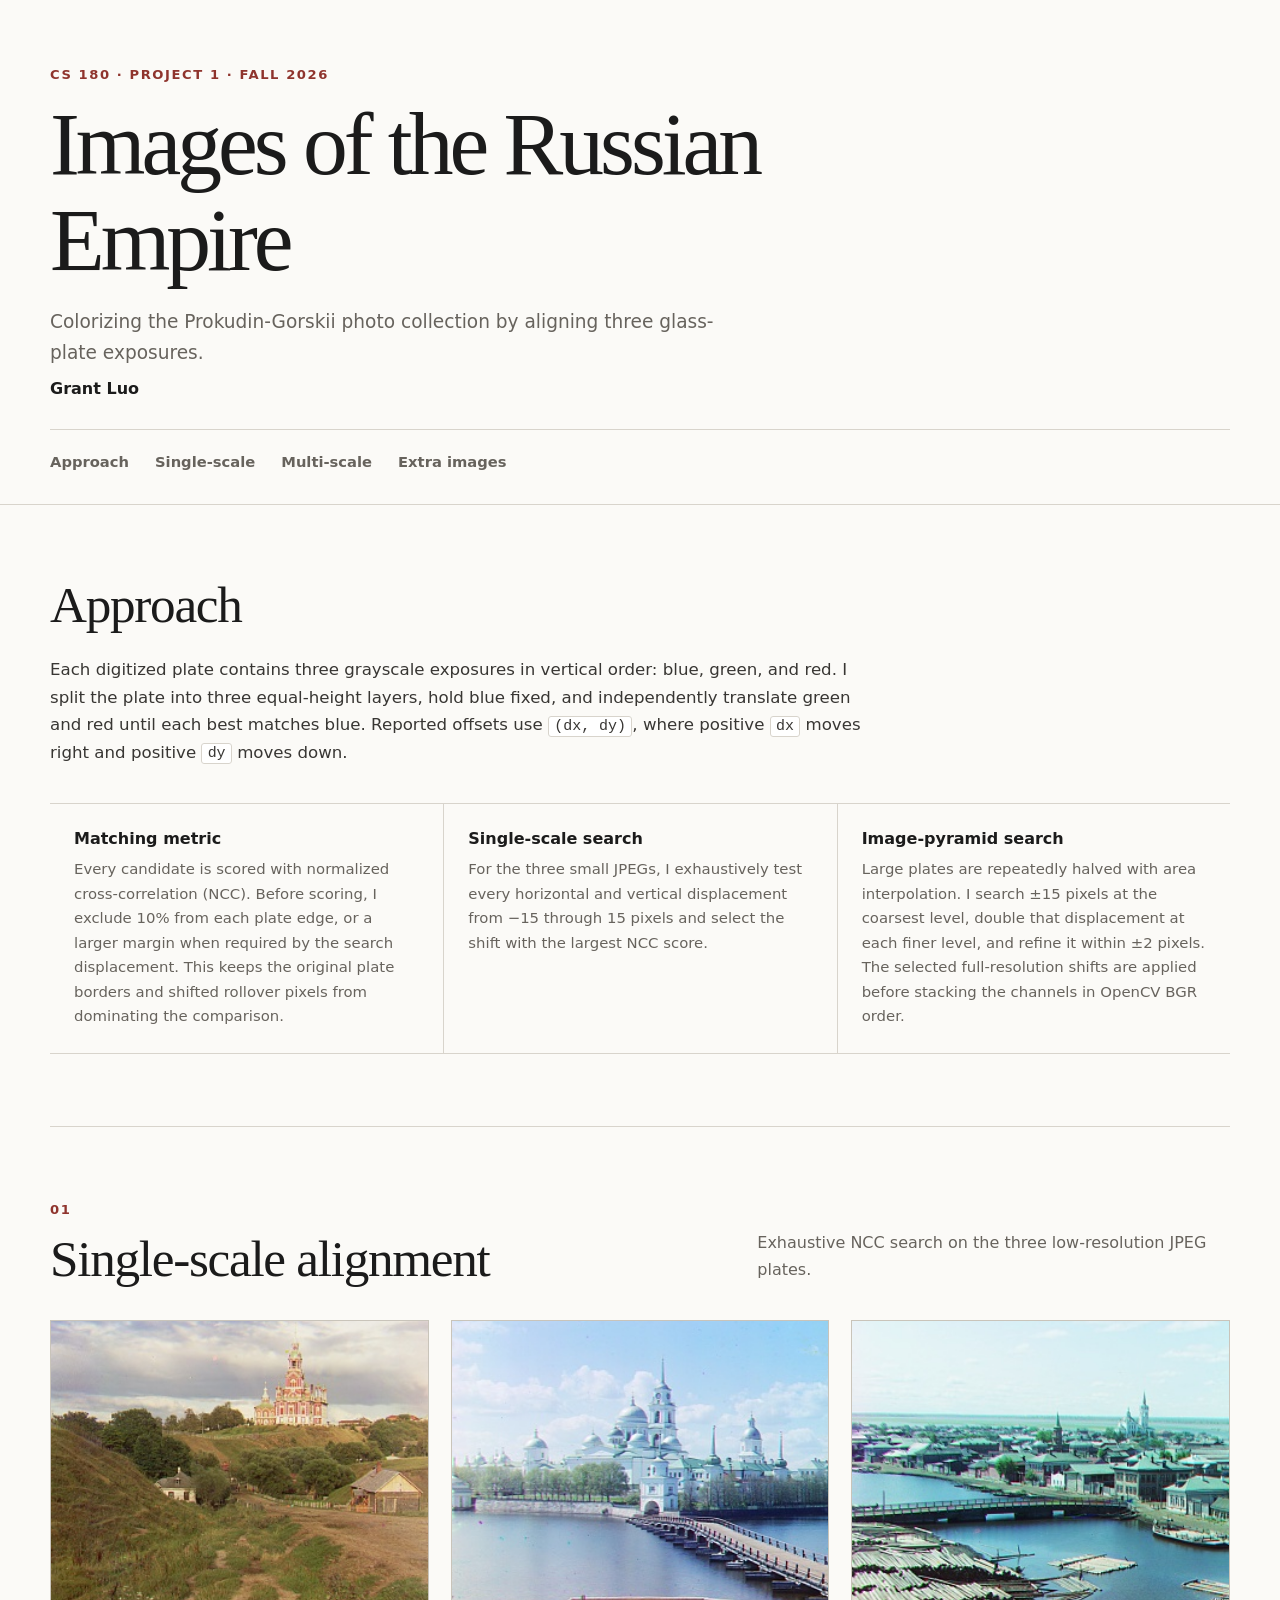
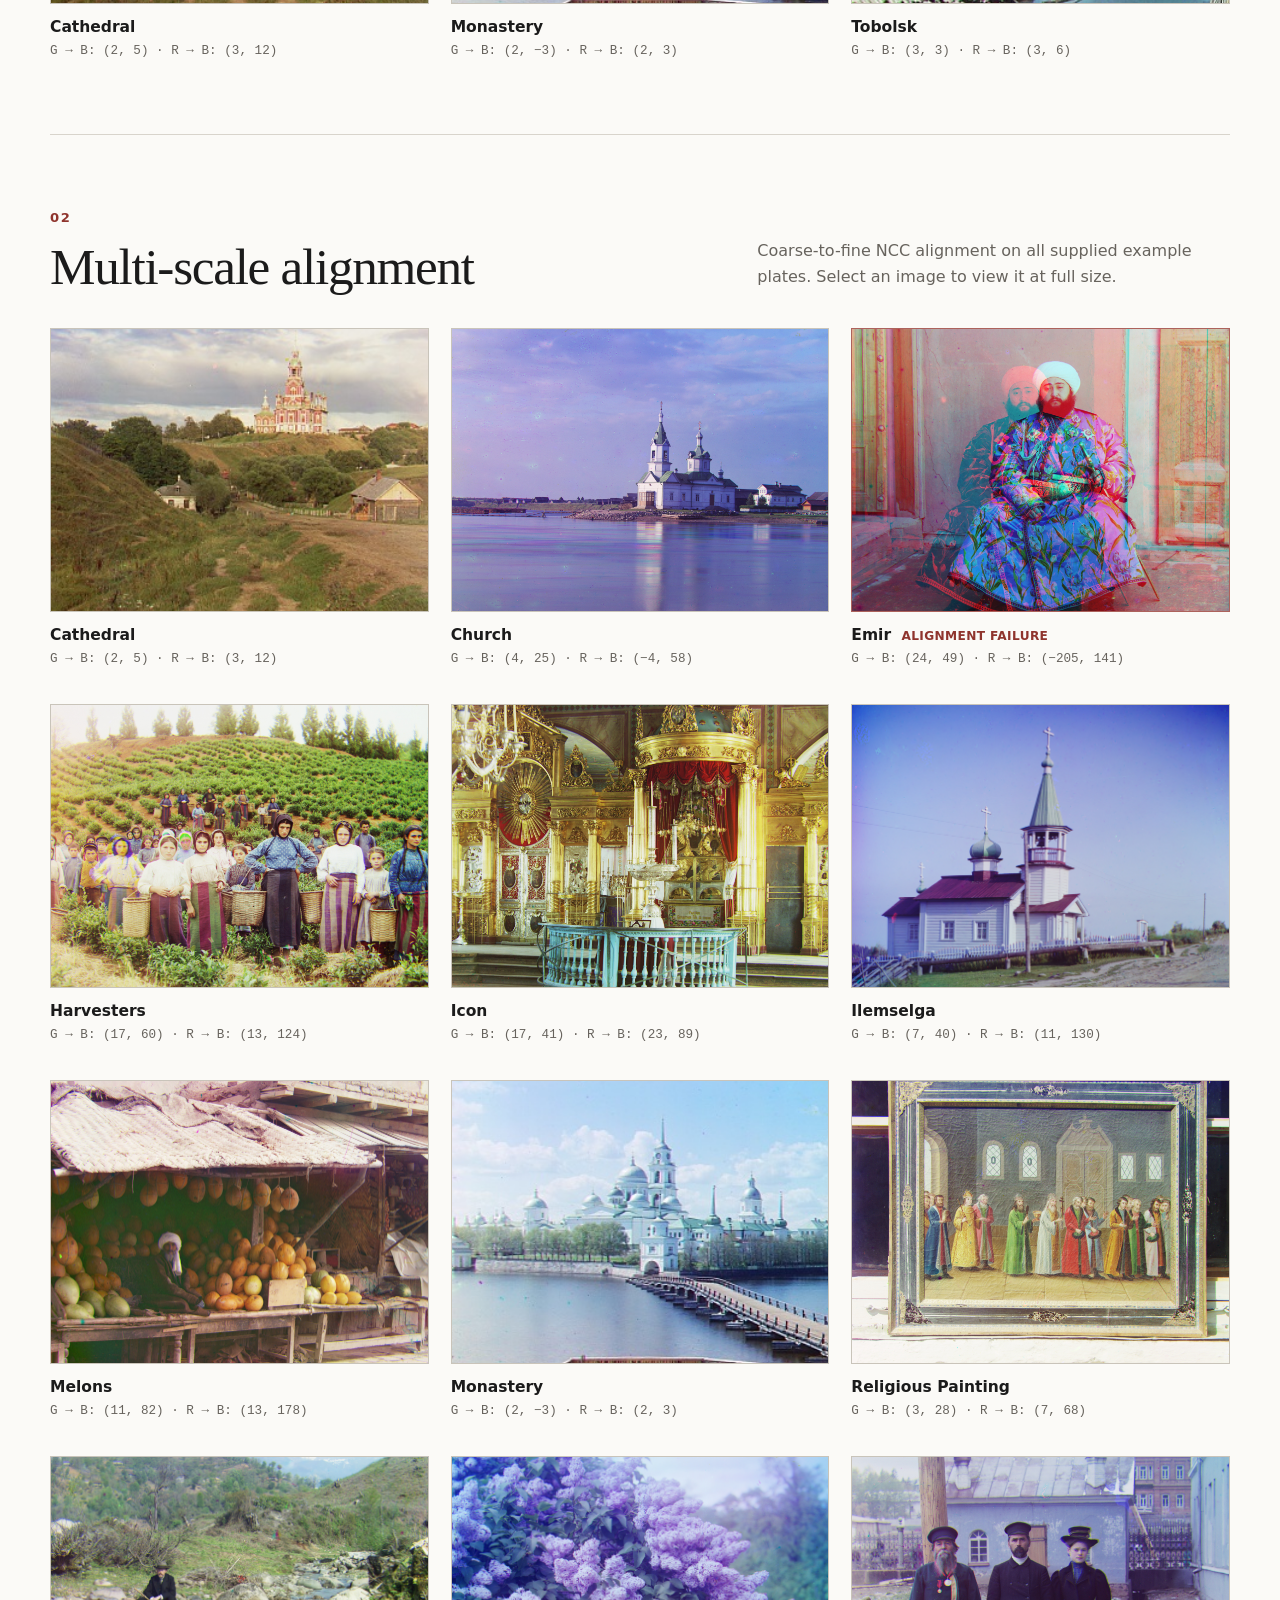
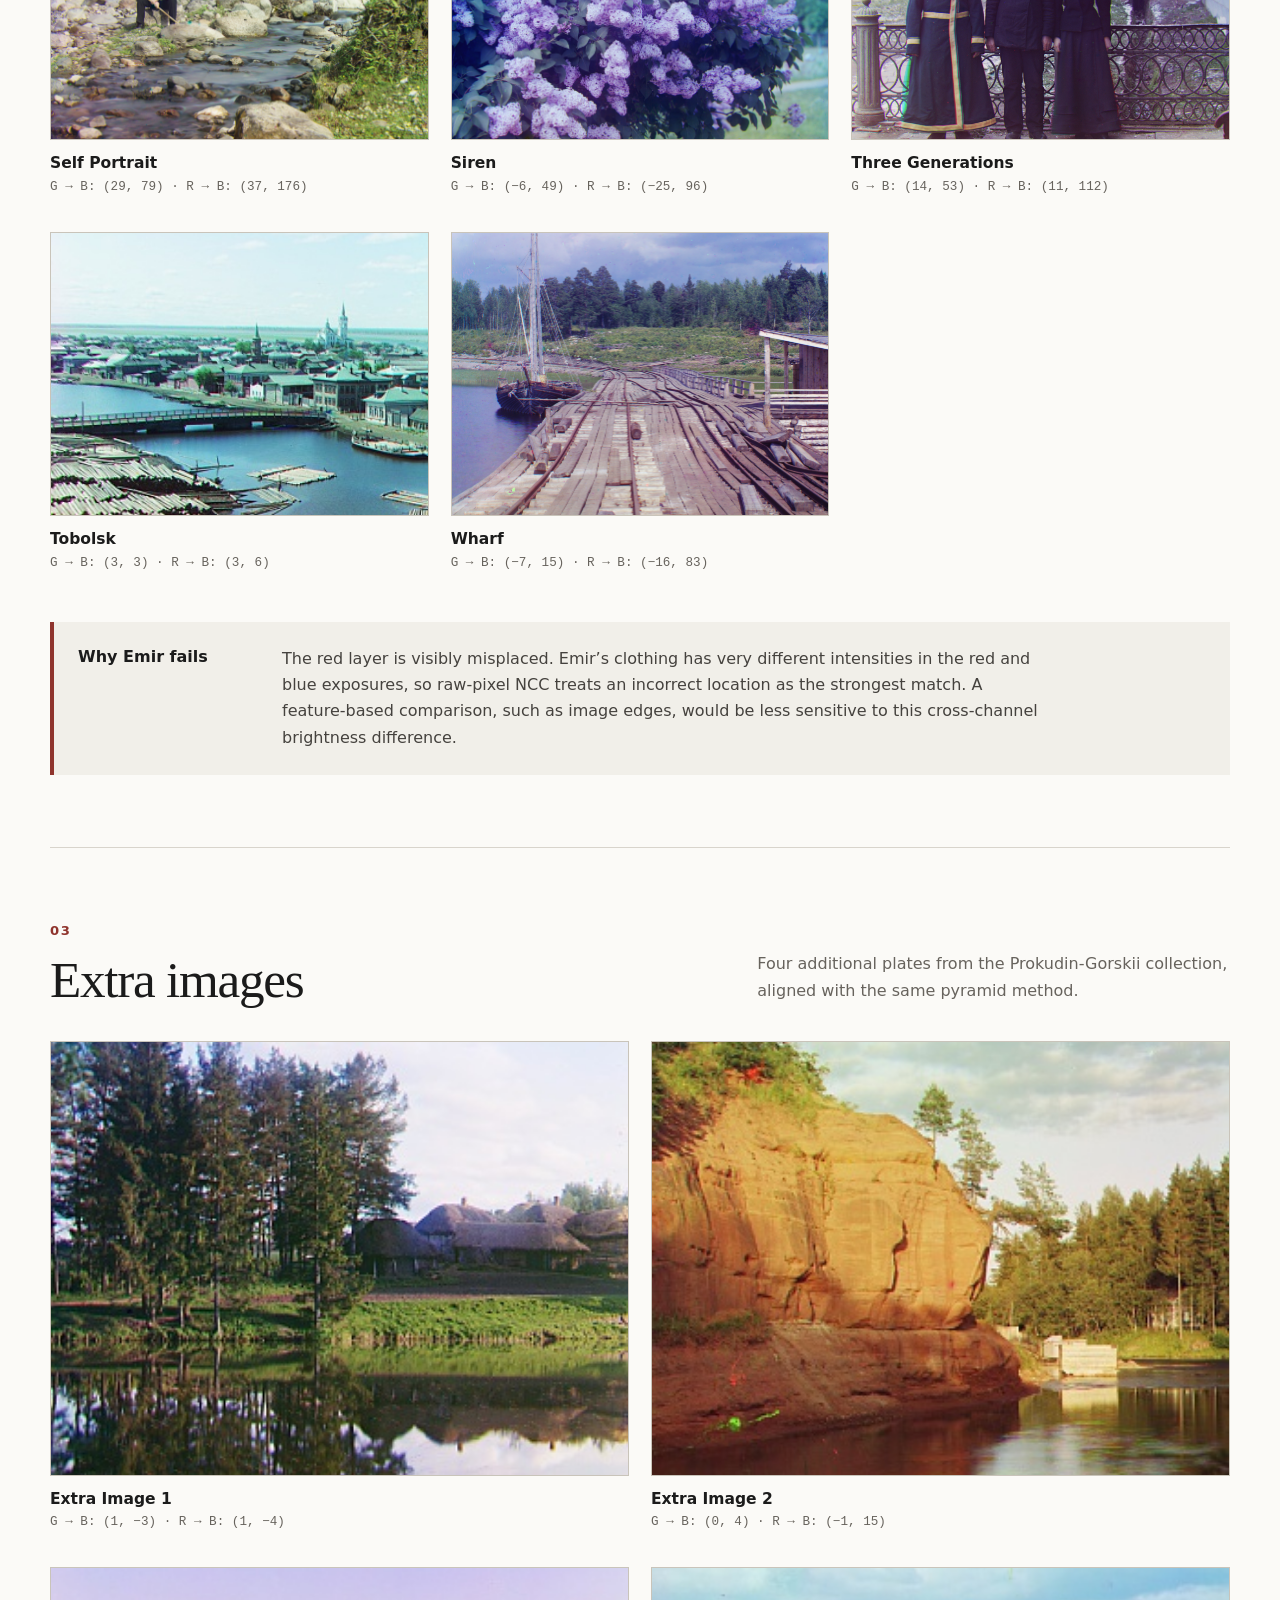
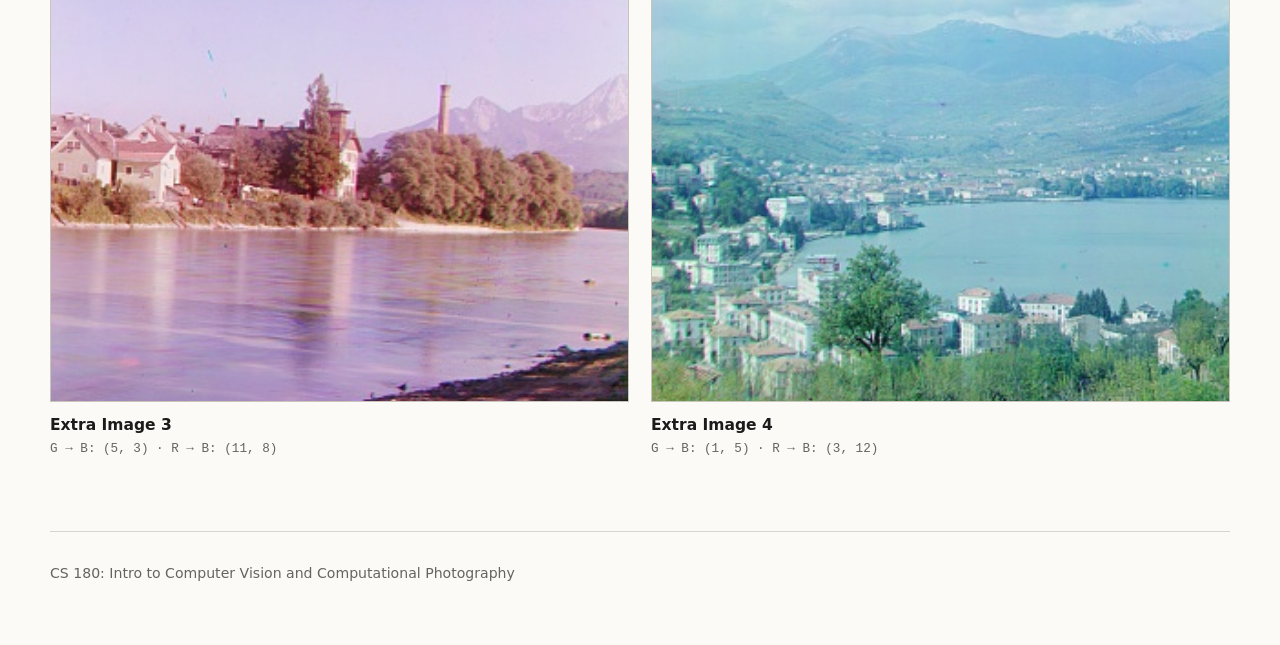
==== cs180/proj1/index.html @ 195d753e "Add CS 180 project 1 webpage" ====
<!doctype html>
<html lang="en">
<head>
  <meta charset="utf-8">
  <meta name="viewport" content="width=device-width, initial-scale=1">
  <meta name="description" content="CS 180 Project 1: colorizing the Prokudin-Gorskii photo collection with single-scale and image-pyramid alignment.">
  <title>Images of the Russian Empire — CS 180 Project 1</title>
  <link rel="icon" type="image/svg+xml" href="data:image/svg+xml,%3Csvg xmlns='http://www.w3.org/2000/svg' viewBox='0 0 32 32'%3E%3Crect width='32' height='32' rx='5' fill='%231b1b1b'/%3E%3Crect x='6' y='7' width='6' height='18' fill='%234b73c0'/%3E%3Crect x='13' y='7' width='6' height='18' fill='%23589461'/%3E%3Crect x='20' y='7' width='6' height='18' fill='%23b65345'/%3E%3C/svg%3E">
  <link rel="stylesheet" href="styles.css">
</head>
<body>
  <header class="site-header">
    <div class="wrap">
      <p class="eyebrow">CS 180 · Project 1 · Fall 2026</p>
      <h1>Images of the Russian Empire</h1>
      <p class="lede">Colorizing the Prokudin-Gorskii photo collection by aligning three glass-plate exposures.</p>
      <p class="byline">Grant Luo</p>
      <nav aria-label="Page sections">
        <a href="#approach">Approach</a>
        <a href="#single-scale">Single-scale</a>
        <a href="#multi-scale">Multi-scale</a>
        <a href="#extras">Extra images</a>
      </nav>
    </div>
  </header>

  <main class="wrap">
    <section id="approach" class="text-section">
      <h2>Approach</h2>
      <p>
        Each digitized plate contains three grayscale exposures in vertical order: blue, green, and red.
        I split the plate into three equal-height layers, hold blue fixed, and independently translate green
        and red until each best matches blue. Reported offsets use <code>(dx, dy)</code>, where positive
        <code>dx</code> moves right and positive <code>dy</code> moves down.
      </p>

      <div class="method-grid">
        <article>
          <h3>Matching metric</h3>
          <p>
            Every candidate is scored with normalized cross-correlation (NCC). Before scoring, I exclude
            10% from each plate edge, or a larger margin when required by the search displacement. This keeps
            the original plate borders and shifted rollover pixels from dominating the comparison.
          </p>
        </article>
        <article>
          <h3>Single-scale search</h3>
          <p>
            For the three small JPEGs, I exhaustively test every horizontal and vertical displacement from
            −15 through 15 pixels and select the shift with the largest NCC score.
          </p>
        </article>
        <article>
          <h3>Image-pyramid search</h3>
          <p>
            Large plates are repeatedly halved with area interpolation. I search ±15 pixels at the coarsest
            level, double that displacement at each finer level, and refine it within ±2 pixels. The selected
            full-resolution shifts are applied before stacking the channels in OpenCV BGR order.
          </p>
        </article>
      </div>
    </section>

    <section id="single-scale" class="results-section">
      <div class="section-heading">
        <div>
          <p class="section-number">01</p>
          <h2>Single-scale alignment</h2>
        </div>
        <p>Exhaustive NCC search on the three low-resolution JPEG plates.</p>
      </div>

      <div class="gallery gallery-three">
        <figure class="result-card">
          <a href="images/single_scale_cathedral.jpg"><img src="images/single_scale_cathedral.jpg" alt="Single-scale colorization of Cathedral" loading="lazy"></a>
          <figcaption><strong>Cathedral</strong><span>G → B: (2, 5) · R → B: (3, 12)</span></figcaption>
        </figure>
        <figure class="result-card">
          <a href="images/single_scale_monastery.jpg"><img src="images/single_scale_monastery.jpg" alt="Single-scale colorization of Monastery" loading="lazy"></a>
          <figcaption><strong>Monastery</strong><span>G → B: (2, −3) · R → B: (2, 3)</span></figcaption>
        </figure>
        <figure class="result-card">
          <a href="images/single_scale_tobolsk.jpg"><img src="images/single_scale_tobolsk.jpg" alt="Single-scale colorization of Tobolsk" loading="lazy"></a>
          <figcaption><strong>Tobolsk</strong><span>G → B: (3, 3) · R → B: (3, 6)</span></figcaption>
        </figure>
      </div>
    </section>

    <section id="multi-scale" class="results-section">
      <div class="section-heading">
        <div>
          <p class="section-number">02</p>
          <h2>Multi-scale alignment</h2>
        </div>
        <p>Coarse-to-fine NCC alignment on all supplied example plates. Select an image to view it at full size.</p>
      </div>

      <div class="gallery">
        <figure class="result-card">
          <a href="images/multiscale_cathedral.jpg"><img src="images/multiscale_cathedral.jpg" alt="Multi-scale colorization of Cathedral" loading="lazy"></a>
          <figcaption><strong>Cathedral</strong><span>G → B: (2, 5) · R → B: (3, 12)</span></figcaption>
        </figure>
        <figure class="result-card">
          <a href="images/multiscale_church.jpg"><img src="images/multiscale_church.jpg" alt="Multi-scale colorization of Church" loading="lazy"></a>
          <figcaption><strong>Church</strong><span>G → B: (4, 25) · R → B: (−4, 58)</span></figcaption>
        </figure>
        <figure class="result-card result-card-failed">
          <a href="images/multiscale_emir.jpg"><img src="images/multiscale_emir.jpg" alt="Multi-scale colorization of Emir showing a failed red-channel alignment" loading="lazy"></a>
          <figcaption><strong>Emir <em>alignment failure</em></strong><span>G → B: (24, 49) · R → B: (−205, 141)</span></figcaption>
        </figure>
        <figure class="result-card">
          <a href="images/multiscale_harvesters.jpg"><img src="images/multiscale_harvesters.jpg" alt="Multi-scale colorization of Harvesters" loading="lazy"></a>
          <figcaption><strong>Harvesters</strong><span>G → B: (17, 60) · R → B: (13, 124)</span></figcaption>
        </figure>
        <figure class="result-card">
          <a href="images/multiscale_icon.jpg"><img src="images/multiscale_icon.jpg" alt="Multi-scale colorization of Icon" loading="lazy"></a>
          <figcaption><strong>Icon</strong><span>G → B: (17, 41) · R → B: (23, 89)</span></figcaption>
        </figure>
        <figure class="result-card">
          <a href="images/multiscale_ilemselga.jpg"><img src="images/multiscale_ilemselga.jpg" alt="Multi-scale colorization of Ilemselga" loading="lazy"></a>
          <figcaption><strong>Ilemselga</strong><span>G → B: (7, 40) · R → B: (11, 130)</span></figcaption>
        </figure>
        <figure class="result-card">
          <a href="images/multiscale_melons.jpg"><img src="images/multiscale_melons.jpg" alt="Multi-scale colorization of Melons" loading="lazy"></a>
          <figcaption><strong>Melons</strong><span>G → B: (11, 82) · R → B: (13, 178)</span></figcaption>
        </figure>
        <figure class="result-card">
          <a href="images/multiscale_monastery.jpg"><img src="images/multiscale_monastery.jpg" alt="Multi-scale colorization of Monastery" loading="lazy"></a>
          <figcaption><strong>Monastery</strong><span>G → B: (2, −3) · R → B: (2, 3)</span></figcaption>
        </figure>
        <figure class="result-card">
          <a href="images/multiscale_religous_painting.jpg"><img src="images/multiscale_religous_painting.jpg" alt="Multi-scale colorization of a religious painting" loading="lazy"></a>
          <figcaption><strong>Religious Painting</strong><span>G → B: (3, 28) · R → B: (7, 68)</span></figcaption>
        </figure>
        <figure class="result-card">
          <a href="images/multiscale_self_portrait.jpg"><img src="images/multiscale_self_portrait.jpg" alt="Multi-scale colorization of Self Portrait" loading="lazy"></a>
          <figcaption><strong>Self Portrait</strong><span>G → B: (29, 79) · R → B: (37, 176)</span></figcaption>
        </figure>
        <figure class="result-card">
          <a href="images/multiscale_siren.jpg"><img src="images/multiscale_siren.jpg" alt="Multi-scale colorization of Siren" loading="lazy"></a>
          <figcaption><strong>Siren</strong><span>G → B: (−6, 49) · R → B: (−25, 96)</span></figcaption>
        </figure>
        <figure class="result-card">
          <a href="images/multiscale_three_generations.jpg"><img src="images/multiscale_three_generations.jpg" alt="Multi-scale colorization of Three Generations" loading="lazy"></a>
          <figcaption><strong>Three Generations</strong><span>G → B: (14, 53) · R → B: (11, 112)</span></figcaption>
        </figure>
        <figure class="result-card">
          <a href="images/multiscale_tobolsk.jpg"><img src="images/multiscale_tobolsk.jpg" alt="Multi-scale colorization of Tobolsk" loading="lazy"></a>
          <figcaption><strong>Tobolsk</strong><span>G → B: (3, 3) · R → B: (3, 6)</span></figcaption>
        </figure>
        <figure class="result-card">
          <a href="images/multiscale_wharf.jpg"><img src="images/multiscale_wharf.jpg" alt="Multi-scale colorization of Wharf" loading="lazy"></a>
          <figcaption><strong>Wharf</strong><span>G → B: (−7, 15) · R → B: (−16, 83)</span></figcaption>
        </figure>
      </div>

      <aside class="failure-note">
        <h3>Why Emir fails</h3>
        <p>
          The red layer is visibly misplaced. Emir’s clothing has very different intensities in the red and
          blue exposures, so raw-pixel NCC treats an incorrect location as the strongest match. A feature-based
          comparison, such as image edges, would be less sensitive to this cross-channel brightness difference.
        </p>
      </aside>
    </section>

    <section id="extras" class="results-section">
      <div class="section-heading">
        <div>
          <p class="section-number">03</p>
          <h2>Extra images</h2>
        </div>
        <p>Four additional plates from the Prokudin-Gorskii collection, aligned with the same pyramid method.</p>
      </div>

      <div class="gallery gallery-four">
        <figure class="result-card">
          <a href="images/multiscale_extra_image_1.jpg"><img src="images/multiscale_extra_image_1.jpg" alt="Multi-scale colorization of extra image 1" loading="lazy"></a>
          <figcaption><strong>Extra Image 1</strong><span>G → B: (1, −3) · R → B: (1, −4)</span></figcaption>
        </figure>
        <figure class="result-card">
          <a href="images/multiscale_extra_image_2.jpg"><img src="images/multiscale_extra_image_2.jpg" alt="Multi-scale colorization of extra image 2" loading="lazy"></a>
          <figcaption><strong>Extra Image 2</strong><span>G → B: (0, 4) · R → B: (−1, 15)</span></figcaption>
        </figure>
        <figure class="result-card">
          <a href="images/multiscale_extra_image_3.jpg"><img src="images/multiscale_extra_image_3.jpg" alt="Multi-scale colorization of extra image 3" loading="lazy"></a>
          <figcaption><strong>Extra Image 3</strong><span>G → B: (5, 3) · R → B: (11, 8)</span></figcaption>
        </figure>
        <figure class="result-card">
          <a href="images/multiscale_extra_image_4.jpg"><img src="images/multiscale_extra_image_4.jpg" alt="Multi-scale colorization of extra image 4" loading="lazy"></a>
          <figcaption><strong>Extra Image 4</strong><span>G → B: (1, 5) · R → B: (3, 12)</span></figcaption>
        </figure>
      </div>
    </section>
  </main>

  <footer>
    <div class="wrap">
      <p>CS 180: Intro to Computer Vision and Computational Photography</p>
    </div>
  </footer>
</body>
</html>
---- cs180/proj1/styles.css ----
:root {
  color-scheme: light;
  --ink: #1b1b1b;
  --muted: #67635d;
  --rule: #d8d4cc;
  --paper: #fbfaf7;
  --panel: #f1efe9;
  --accent: #8f342d;
  --content: 1180px;
}

* {
  box-sizing: border-box;
}

html {
  scroll-behavior: smooth;
}

body {
  margin: 0;
  background: var(--paper);
  color: var(--ink);
  font-family: Inter, ui-sans-serif, system-ui, -apple-system, BlinkMacSystemFont, "Segoe UI", sans-serif;
  font-size: 1rem;
  line-height: 1.65;
}

img {
  display: block;
  max-width: 100%;
}

a {
  color: inherit;
}

.wrap {
  width: min(calc(100% - 40px), var(--content));
  margin-inline: auto;
}

.site-header {
  padding: 64px 0 30px;
  border-bottom: 1px solid var(--rule);
}

.eyebrow,
.section-number {
  margin: 0 0 10px;
  color: var(--accent);
  font-size: 0.82rem;
  font-weight: 700;
  letter-spacing: 0.12em;
  text-transform: uppercase;
}

h1,
h2,
h3,
p {
  margin-top: 0;
}

h1,
h2 {
  font-family: Georgia, "Times New Roman", serif;
  font-weight: 500;
  line-height: 1.08;
}

h1 {
  max-width: 850px;
  margin-bottom: 18px;
  font-size: clamp(2.65rem, 7vw, 5.8rem);
  letter-spacing: -0.045em;
}

h2 {
  margin-bottom: 0;
  font-size: clamp(2rem, 4vw, 3.35rem);
  letter-spacing: -0.025em;
}

h3 {
  margin-bottom: 8px;
  font-size: 1rem;
  line-height: 1.35;
}

.lede {
  max-width: 680px;
  margin-bottom: 8px;
  color: var(--muted);
  font-size: 1.16rem;
}

.byline {
  margin-bottom: 26px;
  font-weight: 650;
}

nav {
  display: flex;
  flex-wrap: wrap;
  gap: 12px 26px;
  padding-top: 20px;
  border-top: 1px solid var(--rule);
}

nav a {
  color: var(--muted);
  font-size: 0.92rem;
  font-weight: 650;
  text-decoration: none;
}

nav a:hover,
nav a:focus-visible {
  color: var(--accent);
  text-decoration: underline;
  text-underline-offset: 4px;
}

.text-section,
.results-section {
  padding: 72px 0;
  border-bottom: 1px solid var(--rule);
  scroll-margin-top: 18px;
}

.text-section > p {
  max-width: 820px;
  margin: 24px 0 36px;
  color: #383633;
  font-size: 1.04rem;
}

code {
  padding: 0.1em 0.35em;
  border: 1px solid var(--rule);
  border-radius: 3px;
  background: #fff;
  font-size: 0.9em;
}

.method-grid {
  display: grid;
  grid-template-columns: repeat(3, 1fr);
  border-top: 1px solid var(--rule);
  border-bottom: 1px solid var(--rule);
}

.method-grid article {
  padding: 24px;
}

.method-grid article + article {
  border-left: 1px solid var(--rule);
}

.method-grid p {
  margin-bottom: 0;
  color: var(--muted);
  font-size: 0.93rem;
}

.section-heading {
  display: grid;
  grid-template-columns: minmax(280px, 1fr) minmax(260px, 0.7fr);
  align-items: end;
  gap: 32px;
  margin-bottom: 34px;
}

.section-heading > p {
  max-width: 500px;
  margin-bottom: 3px;
  color: var(--muted);
}

.gallery {
  display: grid;
  grid-template-columns: repeat(3, minmax(0, 1fr));
  gap: 34px 22px;
}

.gallery-three {
  grid-template-columns: repeat(3, minmax(0, 1fr));
}

.gallery-four {
  grid-template-columns: repeat(2, minmax(0, 1fr));
}

.result-card {
  min-width: 0;
  margin: 0;
}

.result-card a {
  display: block;
  overflow: hidden;
  border: 1px solid #c9c4ba;
  background: var(--panel);
}

.result-card img {
  width: 100%;
  aspect-ratio: 4 / 3;
  object-fit: cover;
  transition: opacity 140ms ease;
}

.result-card a:hover img,
.result-card a:focus-visible img {
  opacity: 0.86;
}

.result-card a:focus-visible {
  outline: 3px solid var(--accent);
  outline-offset: 3px;
}

.result-card figcaption {
  padding-top: 11px;
}

.result-card strong,
.result-card span {
  display: block;
}

.result-card strong {
  font-size: 0.97rem;
}

.result-card span {
  color: var(--muted);
  font-family: ui-monospace, SFMono-Regular, Menlo, Consolas, monospace;
  font-size: 0.79rem;
}

.result-card em {
  margin-left: 5px;
  color: var(--accent);
  font-size: 0.76rem;
  font-style: normal;
  font-weight: 700;
  letter-spacing: 0.03em;
  text-transform: uppercase;
}

.result-card-failed a {
  border-color: #ad625c;
}

.failure-note {
  display: grid;
  grid-template-columns: 180px 1fr;
  gap: 24px;
  margin-top: 48px;
  padding: 24px;
  border-left: 4px solid var(--accent);
  background: var(--panel);
}

.failure-note p {
  max-width: 760px;
  margin-bottom: 0;
  color: #45423e;
}

footer {
  padding: 30px 0 60px;
  color: var(--muted);
  font-size: 0.88rem;
}

footer p {
  margin: 0;
}

@media (max-width: 820px) {
  .site-header {
    padding-top: 44px;
  }

  .method-grid {
    grid-template-columns: 1fr;
  }

  .method-grid article + article {
    border-top: 1px solid var(--rule);
    border-left: 0;
  }

  .section-heading {
    grid-template-columns: 1fr;
    gap: 14px;
  }

  .gallery,
  .gallery-three,
  .gallery-four {
    grid-template-columns: repeat(2, minmax(0, 1fr));
  }
}

@media (max-width: 540px) {
  .wrap {
    width: min(calc(100% - 28px), var(--content));
  }

  .site-header {
    padding-top: 34px;
  }

  .text-section,
  .results-section {
    padding: 52px 0;
  }

  .gallery,
  .gallery-three,
  .gallery-four {
    grid-template-columns: 1fr;
    gap: 30px;
  }

  .failure-note {
    grid-template-columns: 1fr;
    gap: 4px;
  }
}

@media (prefers-reduced-motion: reduce) {
  html {
    scroll-behavior: auto;
  }

  .result-card img {
    transition: none;
  }
}
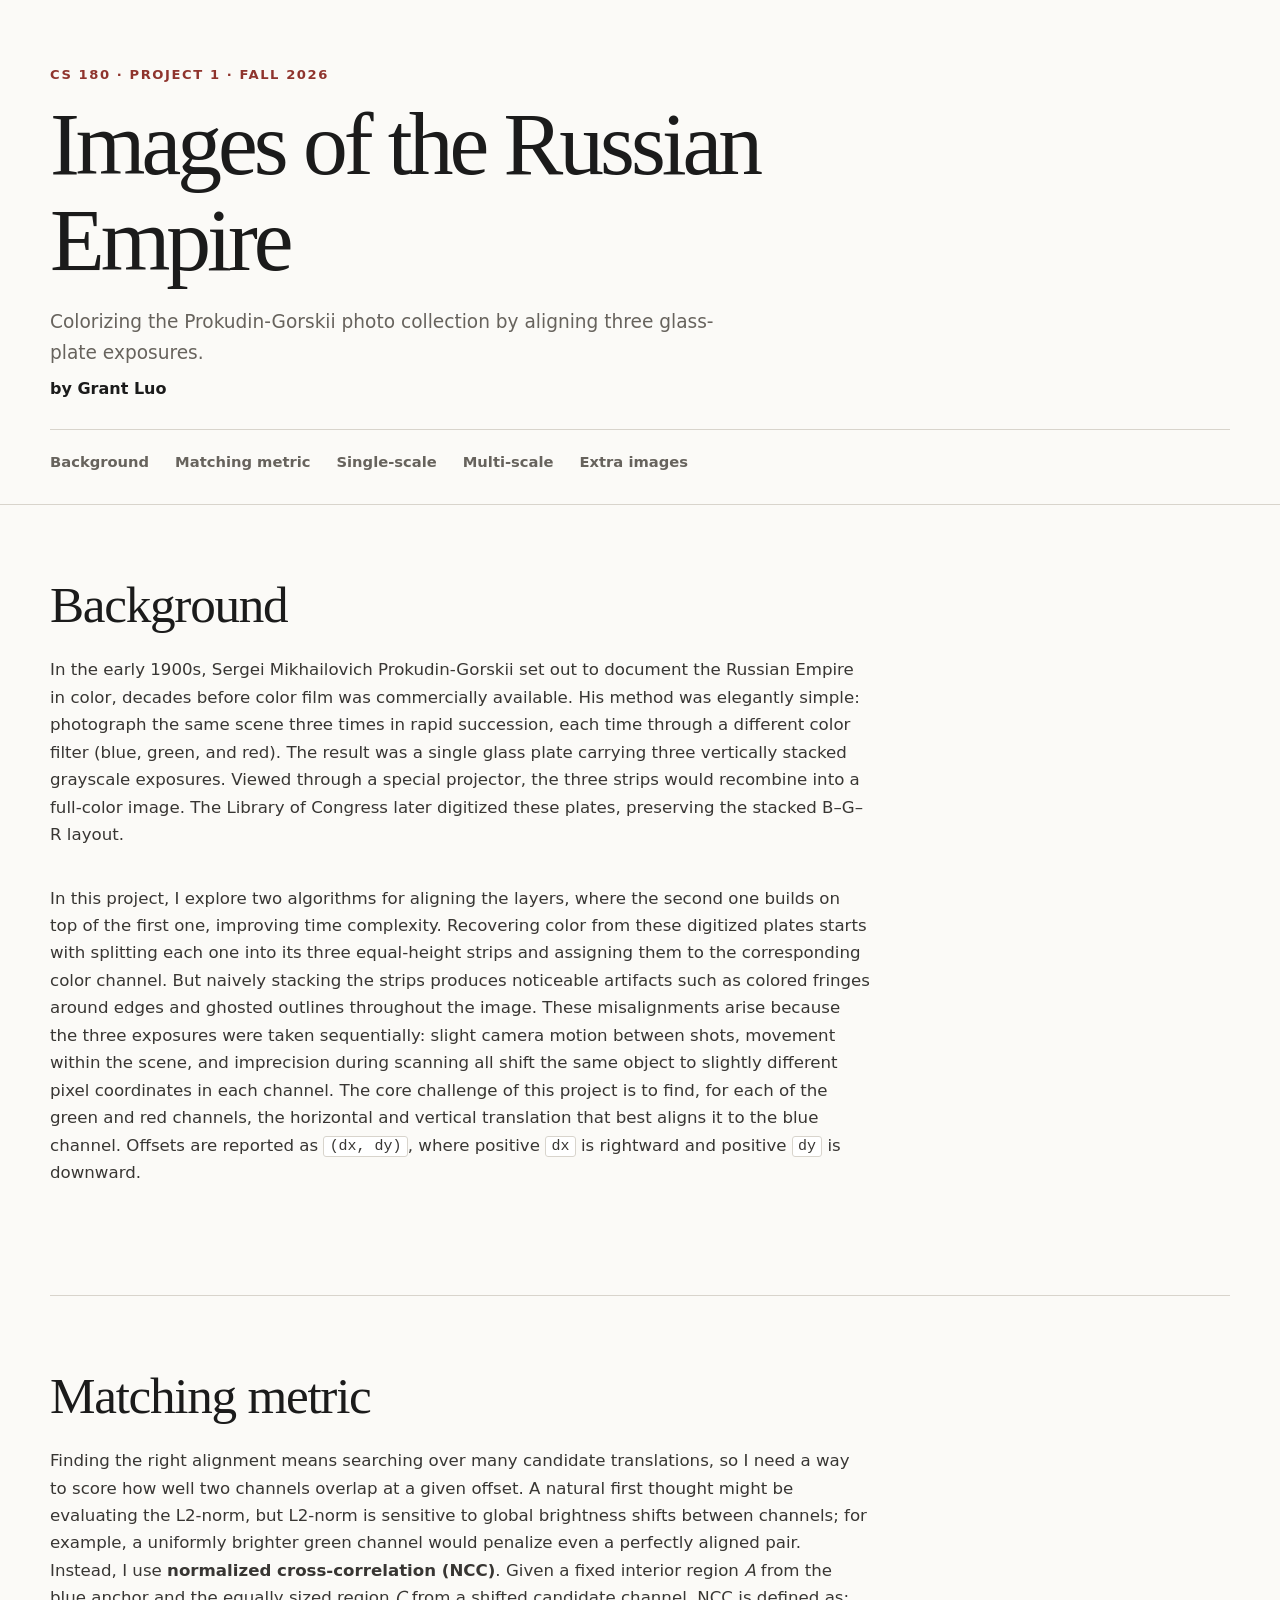
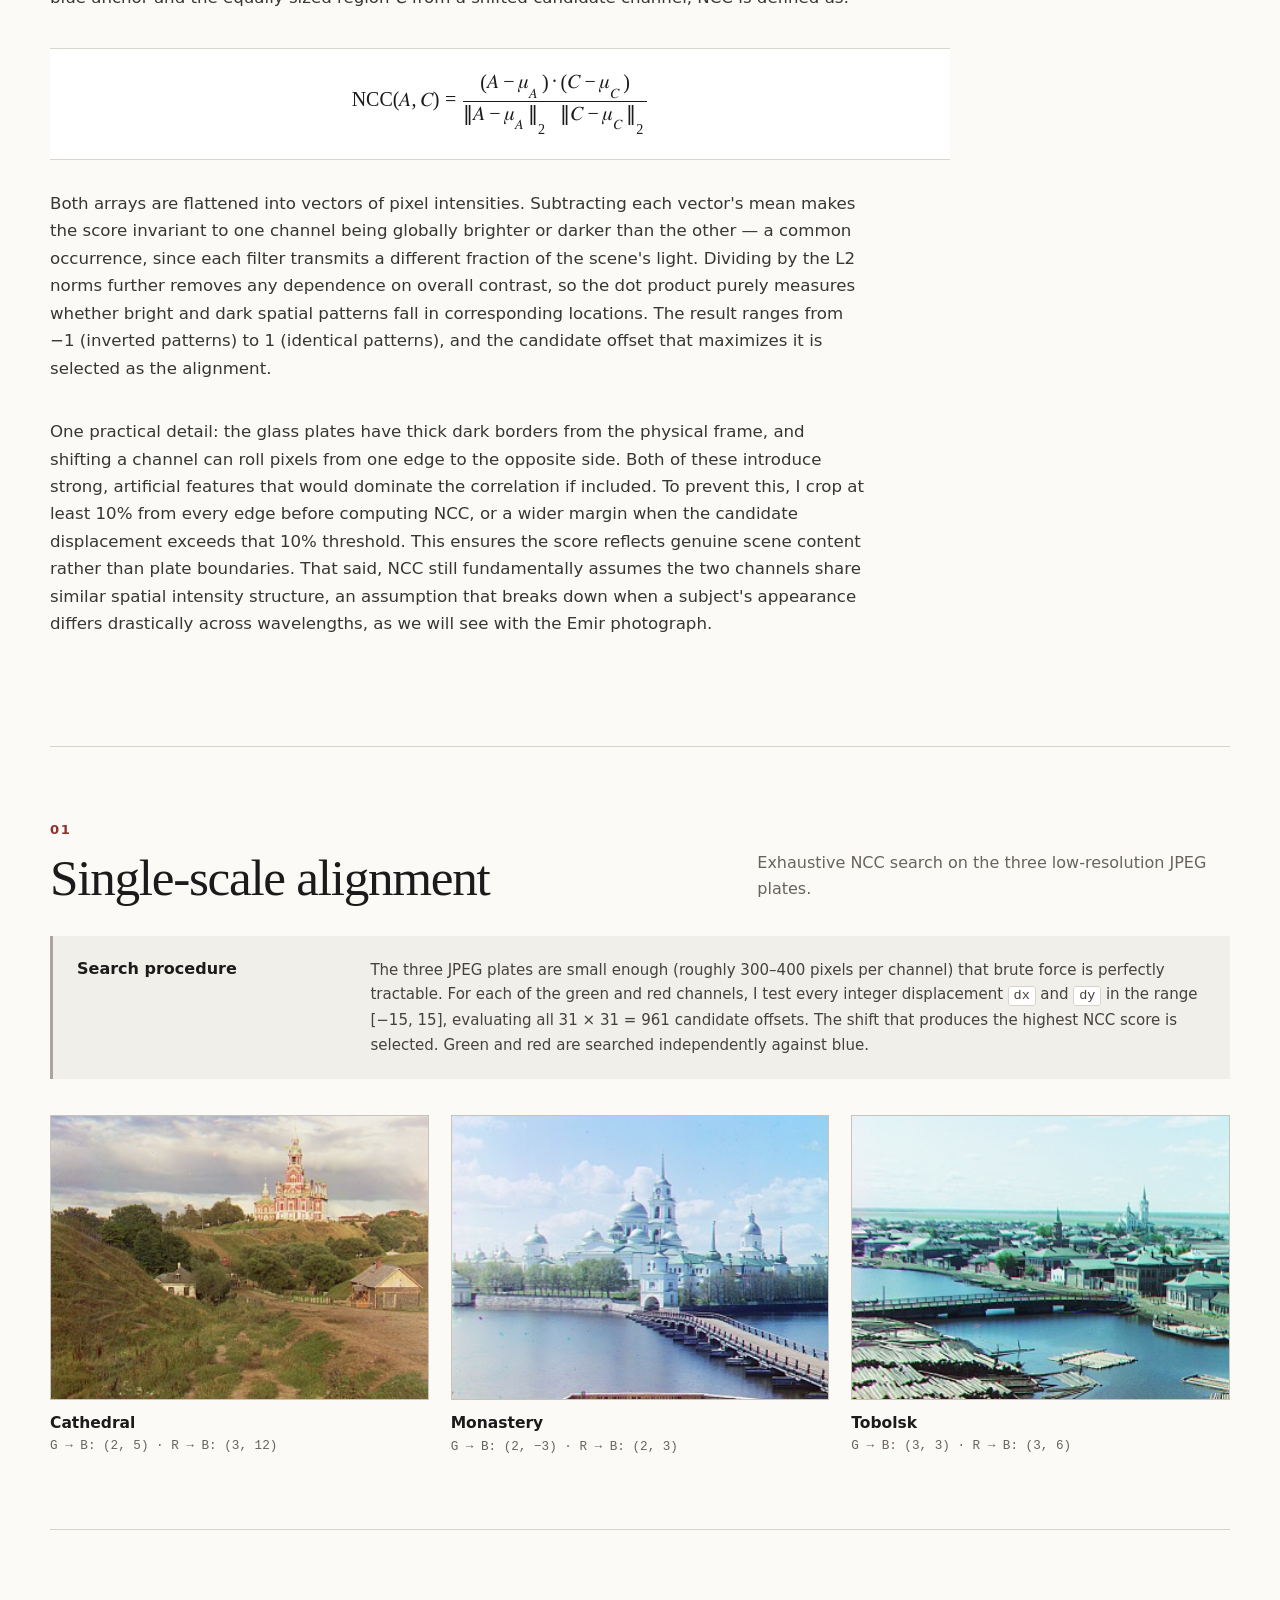
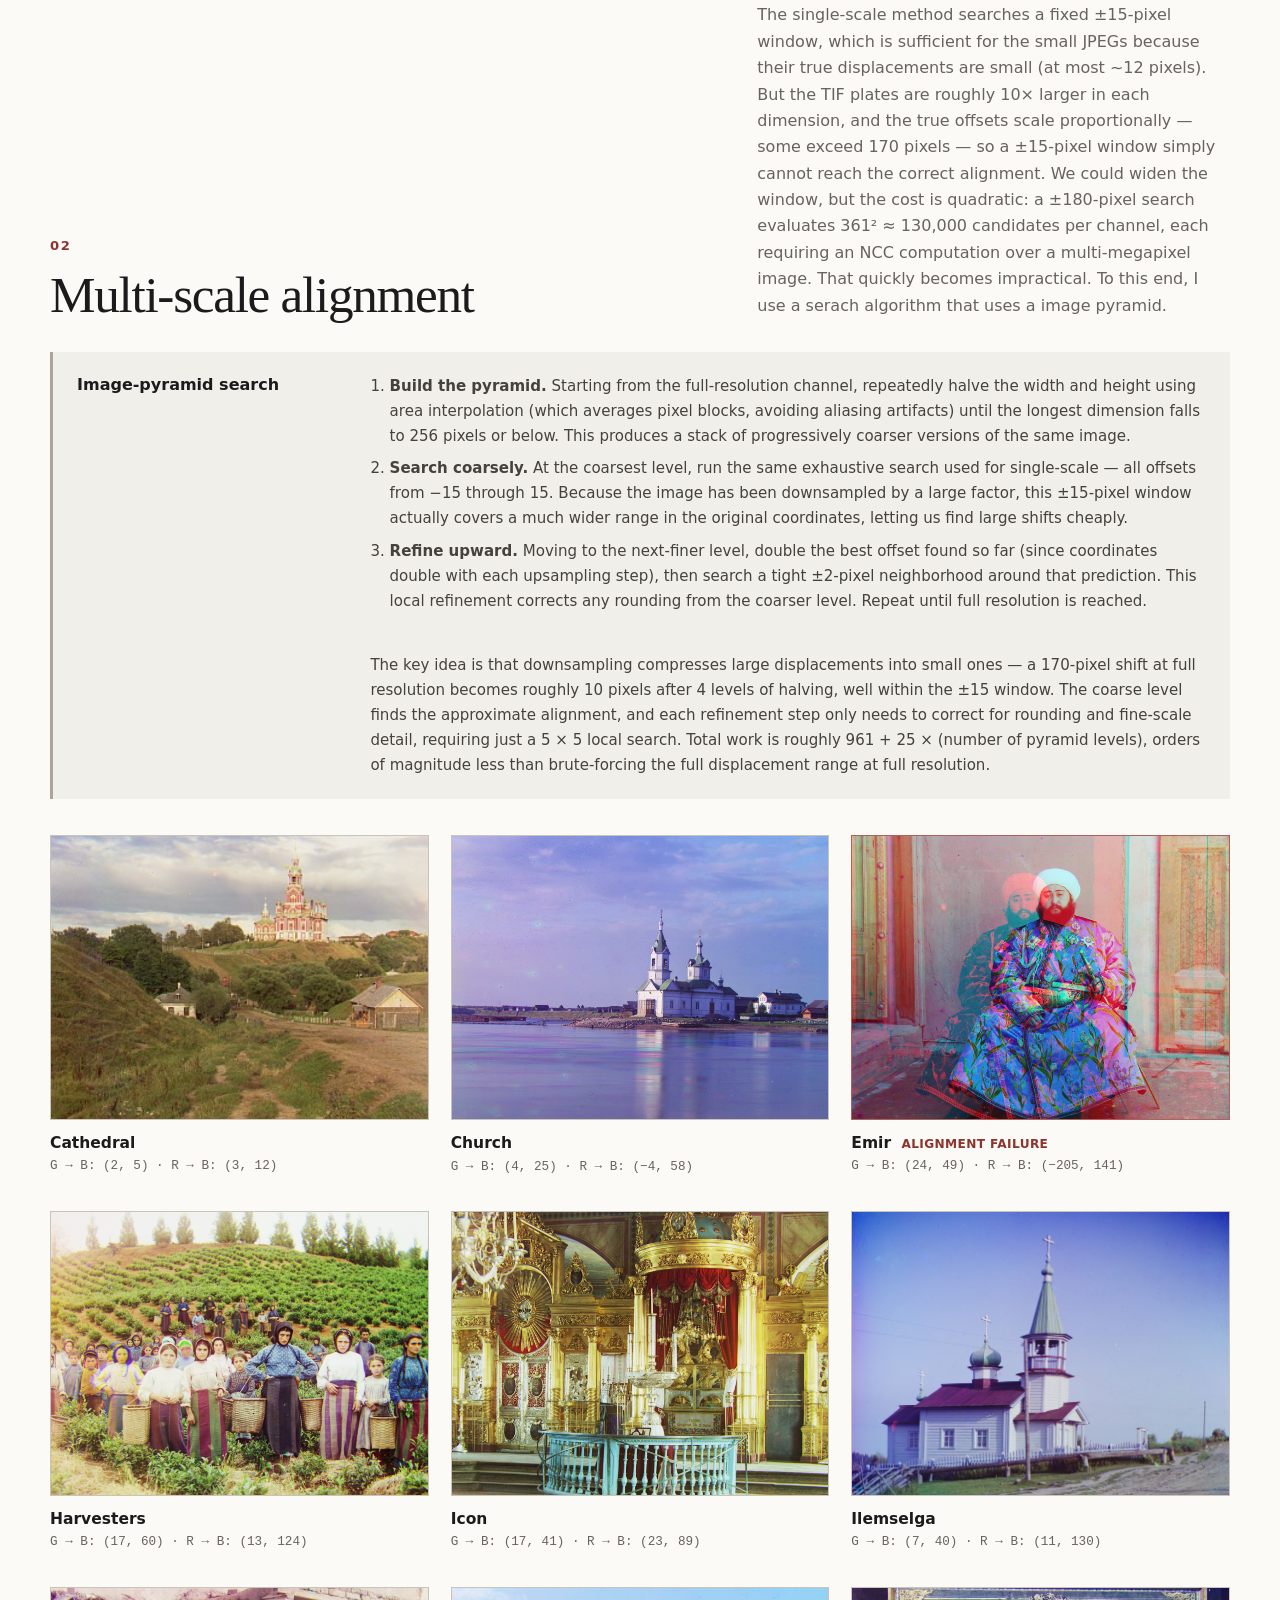
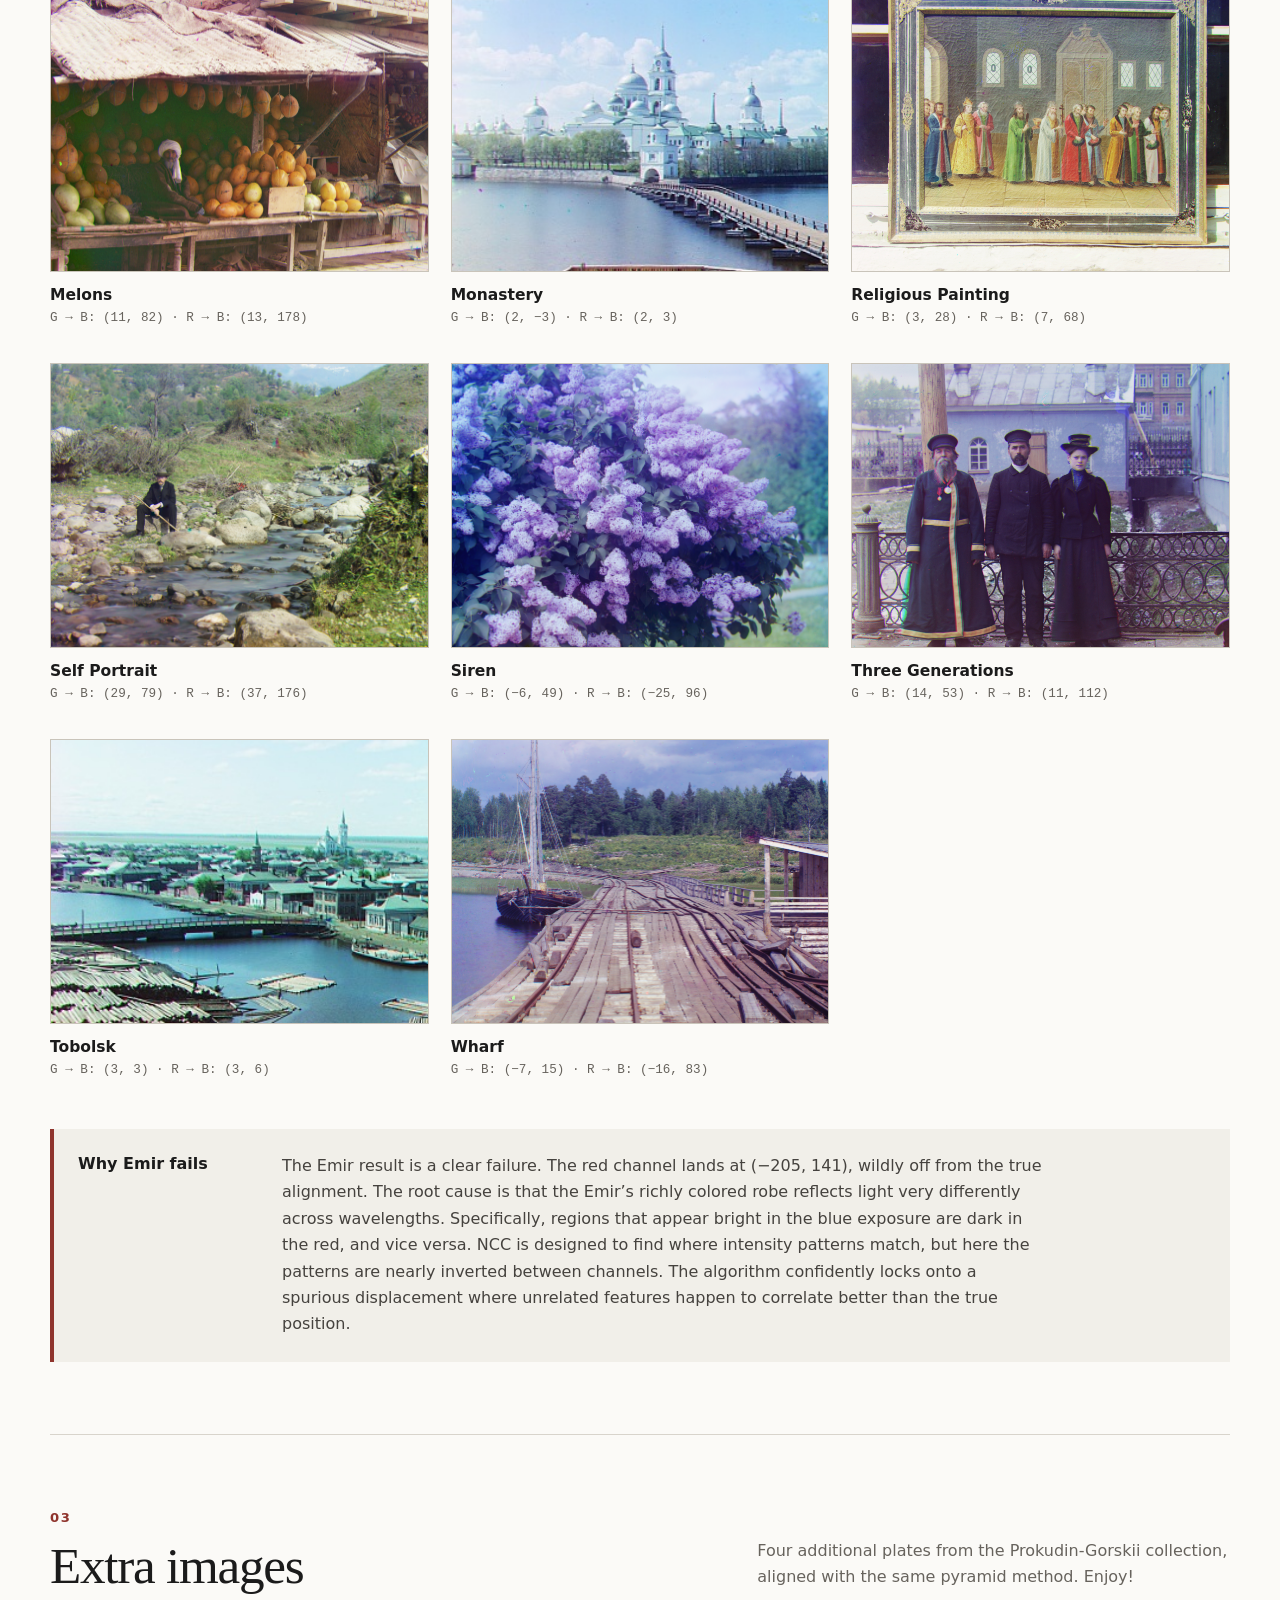
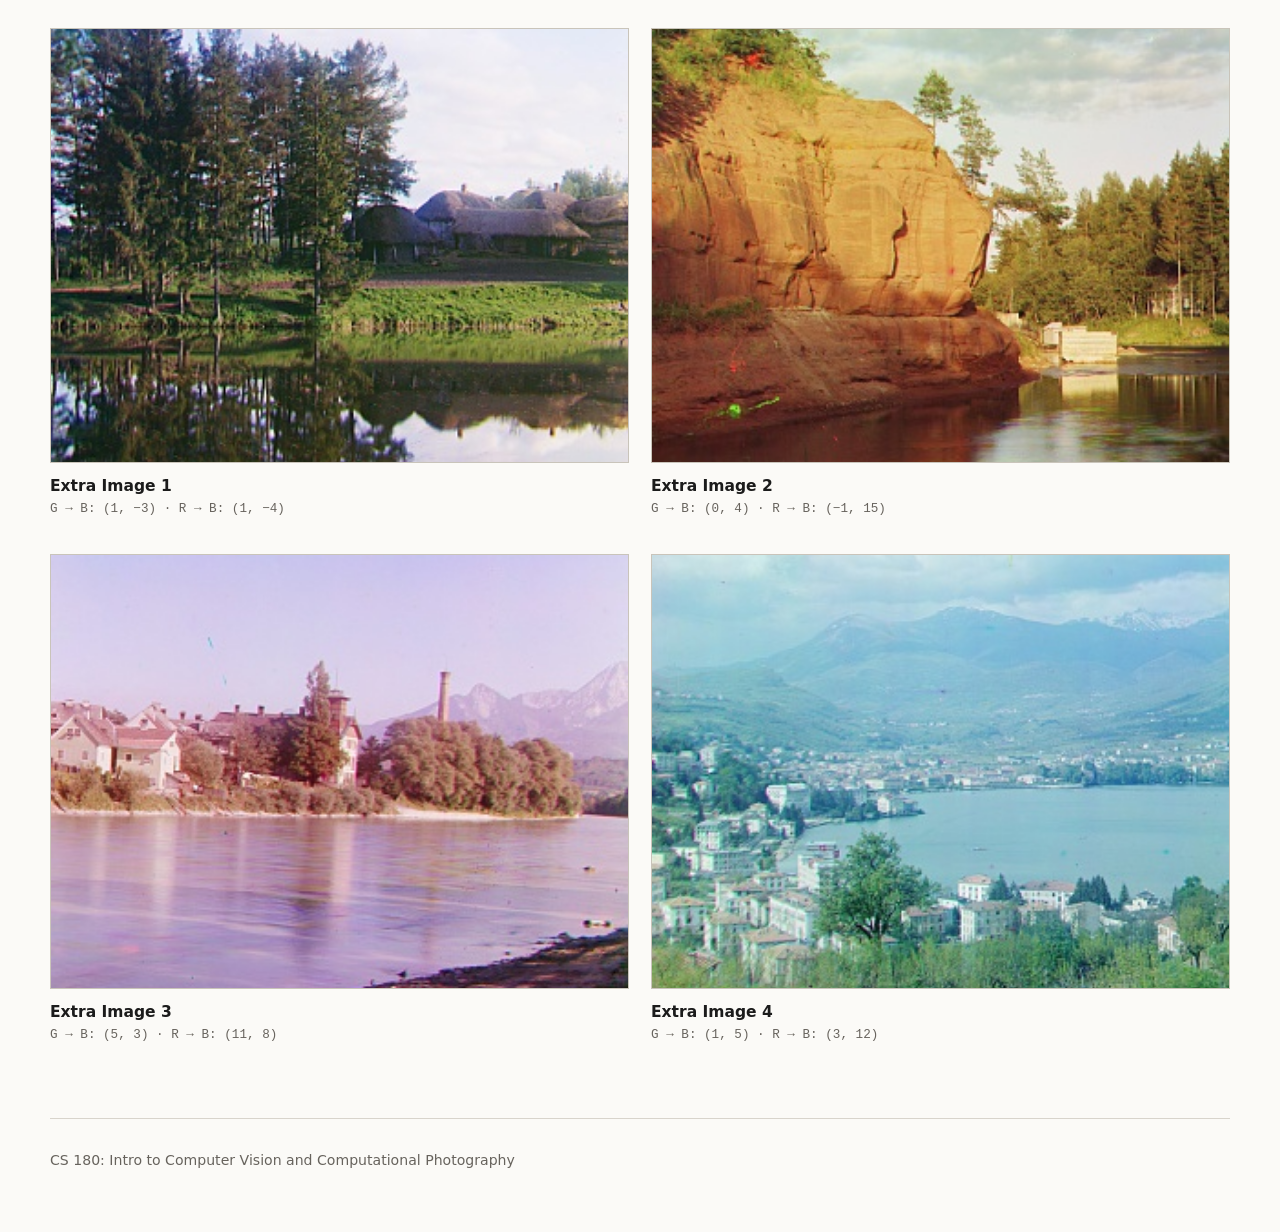
==== commit 062378f6: "Complete project 1 webpage" ====
--- a/cs180/proj1/index.html
+++ b/cs180/proj1/index.html
@@ -14,9 +14,10 @@
       <p class="eyebrow">CS 180 · Project 1 · Fall 2026</p>
       <h1>Images of the Russian Empire</h1>
       <p class="lede">Colorizing the Prokudin-Gorskii photo collection by aligning three glass-plate exposures.</p>
-      <p class="byline">Grant Luo</p>
+      <p class="byline">by Grant Luo</p>
       <nav aria-label="Page sections">
-        <a href="#approach">Approach</a>
+        <a href="#background">Background</a>
+        <a href="#metric">Matching metric</a>
         <a href="#single-scale">Single-scale</a>
         <a href="#multi-scale">Multi-scale</a>
         <a href="#extras">Extra images</a>
@@ -25,40 +26,85 @@
   </header>
 
   <main class="wrap">
-    <section id="approach" class="text-section">
-      <h2>Approach</h2>
-      <p>
-        Each digitized plate contains three grayscale exposures in vertical order: blue, green, and red.
-        I split the plate into three equal-height layers, hold blue fixed, and independently translate green
-        and red until each best matches blue. Reported offsets use <code>(dx, dy)</code>, where positive
-        <code>dx</code> moves right and positive <code>dy</code> moves down.
-      </p>
-
-      <div class="method-grid">
-        <article>
-          <h3>Matching metric</h3>
-          <p>
-            Every candidate is scored with normalized cross-correlation (NCC). Before scoring, I exclude
-            10% from each plate edge, or a larger margin when required by the search displacement. This keeps
-            the original plate borders and shifted rollover pixels from dominating the comparison.
-          </p>
-        </article>
-        <article>
-          <h3>Single-scale search</h3>
-          <p>
-            For the three small JPEGs, I exhaustively test every horizontal and vertical displacement from
-            −15 through 15 pixels and select the shift with the largest NCC score.
-          </p>
-        </article>
-        <article>
-          <h3>Image-pyramid search</h3>
-          <p>
-            Large plates are repeatedly halved with area interpolation. I search ±15 pixels at the coarsest
-            level, double that displacement at each finer level, and refine it within ±2 pixels. The selected
-            full-resolution shifts are applied before stacking the channels in OpenCV BGR order.
-          </p>
-        </article>
-      </div>
+    <section id="background" class="text-section">
+      <h2>Background</h2>
+      <p>
+        In the early 1900s, Sergei Mikhailovich Prokudin-Gorskii set out to document the Russian Empire in
+        color, decades before color film was commercially available. His method was elegantly simple: photograph
+        the same scene three times in rapid succession, each time through a different color filter (blue, green,
+        and red). The result was a single glass plate carrying three vertically stacked grayscale exposures.
+        Viewed through a special projector, the three strips would recombine into a full-color image. The
+        Library of Congress later digitized these plates, preserving the stacked B–G–R layout.
+      </p>
+      <p>
+        In this project, I explore two algorithms for aligning the layers, where the second one builds on top of the first one, improving time complexity. Recovering color from these digitized plates starts with splitting each one into its three equal-height
+        strips and assigning them to the corresponding color channel. But naively stacking the strips produces
+        noticeable artifacts such as colored fringes around edges and ghosted outlines throughout the image. These
+        misalignments arise because the three exposures were taken sequentially: slight camera motion between
+        shots, movement within the scene, and imprecision during scanning all shift the same object to
+        slightly different pixel coordinates in each channel. The core challenge of this project is to find, for
+        each of the green and red channels, the horizontal and vertical translation that best aligns it to the
+        blue channel. Offsets are reported as <code>(dx,&nbsp;dy)</code>, where positive <code>dx</code> is
+        rightward and positive <code>dy</code> is downward.
+      </p>
+    </section>
+
+    <section id="metric" class="text-section">
+      <h2>Matching metric</h2>
+      <p>
+        Finding the right alignment means searching over many candidate translations, so I need a way to
+        score how well two channels overlap at a given offset. A natural first thought might be evaluating the L2-norm, but L2-norm is sensitive to global brightness shifts between channels; for example, a uniformly
+        brighter green channel would penalize even a perfectly aligned pair. Instead, I use
+        <strong>normalized cross-correlation (NCC)</strong>. Given a fixed interior region <var>A</var> from
+        the blue anchor and the equally sized region <var>C</var> from a shifted candidate channel, NCC is
+        defined as:
+      </p>
+
+      <div class="equation-block">
+        <math display="block" aria-label="NCC of A and C equals the dot product of their mean-subtracted values divided by the product of their L2 norms">
+          <mrow>
+            <mi>NCC</mi><mo>(</mo><mi>A</mi><mo>,</mo><mi>C</mi><mo>)</mo><mo>=</mo>
+            <mfrac>
+              <mrow>
+                <mo>(</mo><mi>A</mi><mo>−</mo><msub><mi>μ</mi><mi>A</mi></msub><mo>)</mo>
+                <mo>·</mo>
+                <mo>(</mo><mi>C</mi><mo>−</mo><msub><mi>μ</mi><mi>C</mi></msub><mo>)</mo>
+              </mrow>
+              <mrow>
+                <msub>
+                  <mrow><mo>‖</mo><mi>A</mi><mo>−</mo><msub><mi>μ</mi><mi>A</mi></msub><mo>‖</mo></mrow>
+                  <mn>2</mn>
+                </msub>
+                <mo> </mo>
+                <msub>
+                  <mrow><mo>‖</mo><mi>C</mi><mo>−</mo><msub><mi>μ</mi><mi>C</mi></msub><mo>‖</mo></mrow>
+                  <mn>2</mn>
+                </msub>
+              </mrow>
+            </mfrac>
+          </mrow>
+        </math>
+      </div>
+
+      <p>
+        Both arrays are flattened into vectors of pixel intensities. Subtracting each vector's mean makes the
+        score invariant to one channel being globally brighter or darker than the other — a common occurrence,
+        since each filter transmits a different fraction of the scene's light. Dividing by the L2 norms further
+        removes any dependence on overall contrast, so the dot product purely measures whether bright and dark
+        spatial patterns fall in corresponding locations. The result ranges from −1 (inverted patterns) to 1
+        (identical patterns), and the candidate offset that maximizes it is selected as the alignment.
+      </p>
+
+      <p>
+        One practical detail: the glass plates have thick dark borders from the physical frame, and shifting a
+        channel can roll pixels from one edge to the opposite side. Both of these introduce strong, artificial
+        features that would dominate the correlation if included. To prevent this, I crop at least 10% from
+        every edge before computing NCC, or a wider margin when the candidate displacement exceeds that 10%
+        threshold. This ensures the score reflects genuine scene content rather than plate boundaries. That
+        said, NCC still fundamentally assumes the two channels share similar spatial intensity structure, an
+        assumption that breaks down when a subject's appearance differs drastically across wavelengths, as
+        we will see with the Emir photograph.
+      </p>
     </section>
 
     <section id="single-scale" class="results-section">
@@ -70,6 +116,17 @@
         <p>Exhaustive NCC search on the three low-resolution JPEG plates.</p>
       </div>
 
+      <div class="algorithm-note">
+        <h3>Search procedure</h3>
+        <p>
+          The three JPEG plates are small enough (roughly 300–400 pixels per channel) that brute force is
+          perfectly tractable. For each of the green and red channels, I test every integer displacement
+          <code>dx</code> and <code>dy</code> in the range [−15, 15], evaluating all 31 × 31 = 961 candidate
+          offsets. The shift that produces the highest NCC score is selected. Green and red are searched
+          independently against blue.
+        </p>
+      </div>
+
       <div class="gallery gallery-three">
         <figure class="result-card">
           <a href="images/single_scale_cathedral.jpg"><img src="images/single_scale_cathedral.jpg" alt="Single-scale colorization of Cathedral" loading="lazy"></a>
@@ -92,7 +149,40 @@
           <p class="section-number">02</p>
           <h2>Multi-scale alignment</h2>
         </div>
-        <p>Coarse-to-fine NCC alignment on all supplied example plates. Select an image to view it at full size.</p>
+        <p>
+          The single-scale method searches a fixed ±15-pixel window, which is sufficient for the small JPEGs
+          because their true displacements are small (at most ~12 pixels). But the TIF plates are roughly 10×
+          larger in each dimension, and the true offsets scale proportionally — some exceed 170 pixels — so a
+          ±15-pixel window simply cannot reach the correct alignment. We could widen the window, but the cost
+          is quadratic: a ±180-pixel search evaluates 361² ≈ 130,000 candidates per channel, each requiring
+          an NCC computation over a multi-megapixel image. That quickly becomes impractical. To this end, I use a serach algorithm that uses a image pyramid.
+        </p>
+      </div>
+
+      <div class="algorithm-note algorithm-note-steps">
+        <h3>Image-pyramid search</h3>
+        <ol class="algorithm-steps">
+          <li><strong>Build the pyramid.</strong> Starting from the full-resolution channel, repeatedly halve
+            the width and height using area interpolation (which averages pixel blocks, avoiding aliasing
+            artifacts) until the longest dimension falls to 256 pixels or below. This produces a stack of
+            progressively coarser versions of the same image.</li>
+          <li><strong>Search coarsely.</strong> At the coarsest level, run the same exhaustive search used
+            for single-scale — all offsets from −15 through 15. Because the image has been downsampled by
+            a large factor, this ±15-pixel window actually covers a much wider range in the original
+            coordinates, letting us find large shifts cheaply.</li>
+          <li><strong>Refine upward.</strong> Moving to the next-finer level, double the best offset found
+            so far (since coordinates double with each upsampling step), then search a tight ±2-pixel
+            neighborhood around that prediction. This local refinement corrects any rounding from the
+            coarser level. Repeat until full resolution is reached.</li>
+        </ol>
+        <p>
+          The key idea is that downsampling compresses large displacements into small ones — a 170-pixel shift
+          at full resolution becomes roughly 10 pixels after 4 levels of halving, well within the ±15 window.
+          The coarse level finds the approximate alignment, and each refinement step only needs to correct for
+          rounding and fine-scale detail, requiring just a 5 × 5 local search. Total work is roughly
+          961 + 25 × (number of pyramid levels), orders of magnitude less than brute-forcing the full
+          displacement range at full resolution.
+        </p>
       </div>
 
       <div class="gallery">
@@ -157,9 +247,12 @@
       <aside class="failure-note">
         <h3>Why Emir fails</h3>
         <p>
-          The red layer is visibly misplaced. Emir’s clothing has very different intensities in the red and
-          blue exposures, so raw-pixel NCC treats an incorrect location as the strongest match. A feature-based
-          comparison, such as image edges, would be less sensitive to this cross-channel brightness difference.
+          The Emir result is a clear failure. The red channel lands at (−205, 141), wildly off from
+          the true alignment. The root cause is that the Emir’s richly colored robe reflects light very
+          differently across wavelengths. Specifically, regions that appear bright in the blue exposure are dark in the red,
+          and vice versa. NCC is designed to find where intensity patterns match, but here the patterns are
+          nearly inverted between channels. The algorithm confidently locks onto a spurious displacement where
+          unrelated features happen to correlate better than the true position.
         </p>
       </aside>
     </section>
@@ -170,7 +263,7 @@
           <p class="section-number">03</p>
           <h2>Extra images</h2>
         </div>
-        <p>Four additional plates from the Prokudin-Gorskii collection, aligned with the same pyramid method.</p>
+        <p>Four additional plates from the Prokudin-Gorskii collection, aligned with the same pyramid method. Enjoy!</p>
       </div>
 
       <div class="gallery gallery-four">
--- a/cs180/proj1/styles.css
+++ b/cs180/proj1/styles.css
@@ -144,25 +144,101 @@
   font-size: 0.9em;
 }
 
-.method-grid {
+.plate-flow {
   display: grid;
   grid-template-columns: repeat(3, 1fr);
+  margin-top: 42px;
   border-top: 1px solid var(--rule);
   border-bottom: 1px solid var(--rule);
 }
 
-.method-grid article {
-  padding: 24px;
-}
-
-.method-grid article + article {
+.plate-flow div {
+  display: grid;
+  grid-template-columns: auto 1fr;
+  column-gap: 12px;
+  padding: 20px 24px;
+}
+
+.plate-flow div + div {
   border-left: 1px solid var(--rule);
 }
 
-.method-grid p {
+.plate-flow span {
+  grid-row: 1 / 3;
+  color: var(--accent);
+  font-family: Georgia, "Times New Roman", serif;
+  font-size: 1.75rem;
+  line-height: 1;
+}
+
+.plate-flow strong {
+  font-size: 0.95rem;
+  line-height: 1.25;
+}
+
+.plate-flow small {
+  color: var(--muted);
+  font-size: 0.82rem;
+  line-height: 1.45;
+}
+
+.equation-block {
+  max-width: 900px;
+  margin: 30px 0;
+  padding: 25px 24px;
+  overflow-x: auto;
+  border-top: 1px solid var(--rule);
+  border-bottom: 1px solid var(--rule);
+  background: #fff;
+}
+
+.equation-block math {
+  min-width: max-content;
+  margin-inline: auto;
+  font-size: 1.25rem;
+}
+
+.equation-small {
+  max-width: 760px;
+}
+
+.algorithm-note {
+  display: grid;
+  grid-template-columns: minmax(150px, 0.32fr) minmax(0, 1fr);
+  gap: 26px;
+  margin: -4px 0 36px;
+  padding: 22px 24px;
+  border-left: 3px solid #aaa49a;
+  background: var(--panel);
+}
+
+.algorithm-note h3,
+.algorithm-note p {
   margin-bottom: 0;
-  color: var(--muted);
-  font-size: 0.93rem;
+}
+
+.algorithm-note p,
+.algorithm-steps {
+  color: #45423e;
+  font-size: 0.94rem;
+}
+
+.algorithm-steps {
+  margin: 0;
+  padding-left: 1.2rem;
+}
+
+.algorithm-steps li + li {
+  margin-top: 8px;
+}
+
+.algorithm-note-steps {
+  grid-template-columns: minmax(150px, 0.32fr) minmax(0, 1fr);
+}
+
+.algorithm-note-steps p {
+  grid-column: 2;
+  margin-top: 14px;
 }
 
 .section-heading {
@@ -286,13 +362,23 @@
     padding-top: 44px;
   }
 
-  .method-grid {
+  .plate-flow {
     grid-template-columns: 1fr;
   }
 
-  .method-grid article + article {
+  .plate-flow div + div {
     border-top: 1px solid var(--rule);
     border-left: 0;
+  }
+
+  .algorithm-note,
+  .algorithm-note-steps {
+    grid-template-columns: 1fr;
+    gap: 10px;
+  }
+
+  .algorithm-note-steps p {
+    grid-column: 1;
   }
 
   .section-heading {
